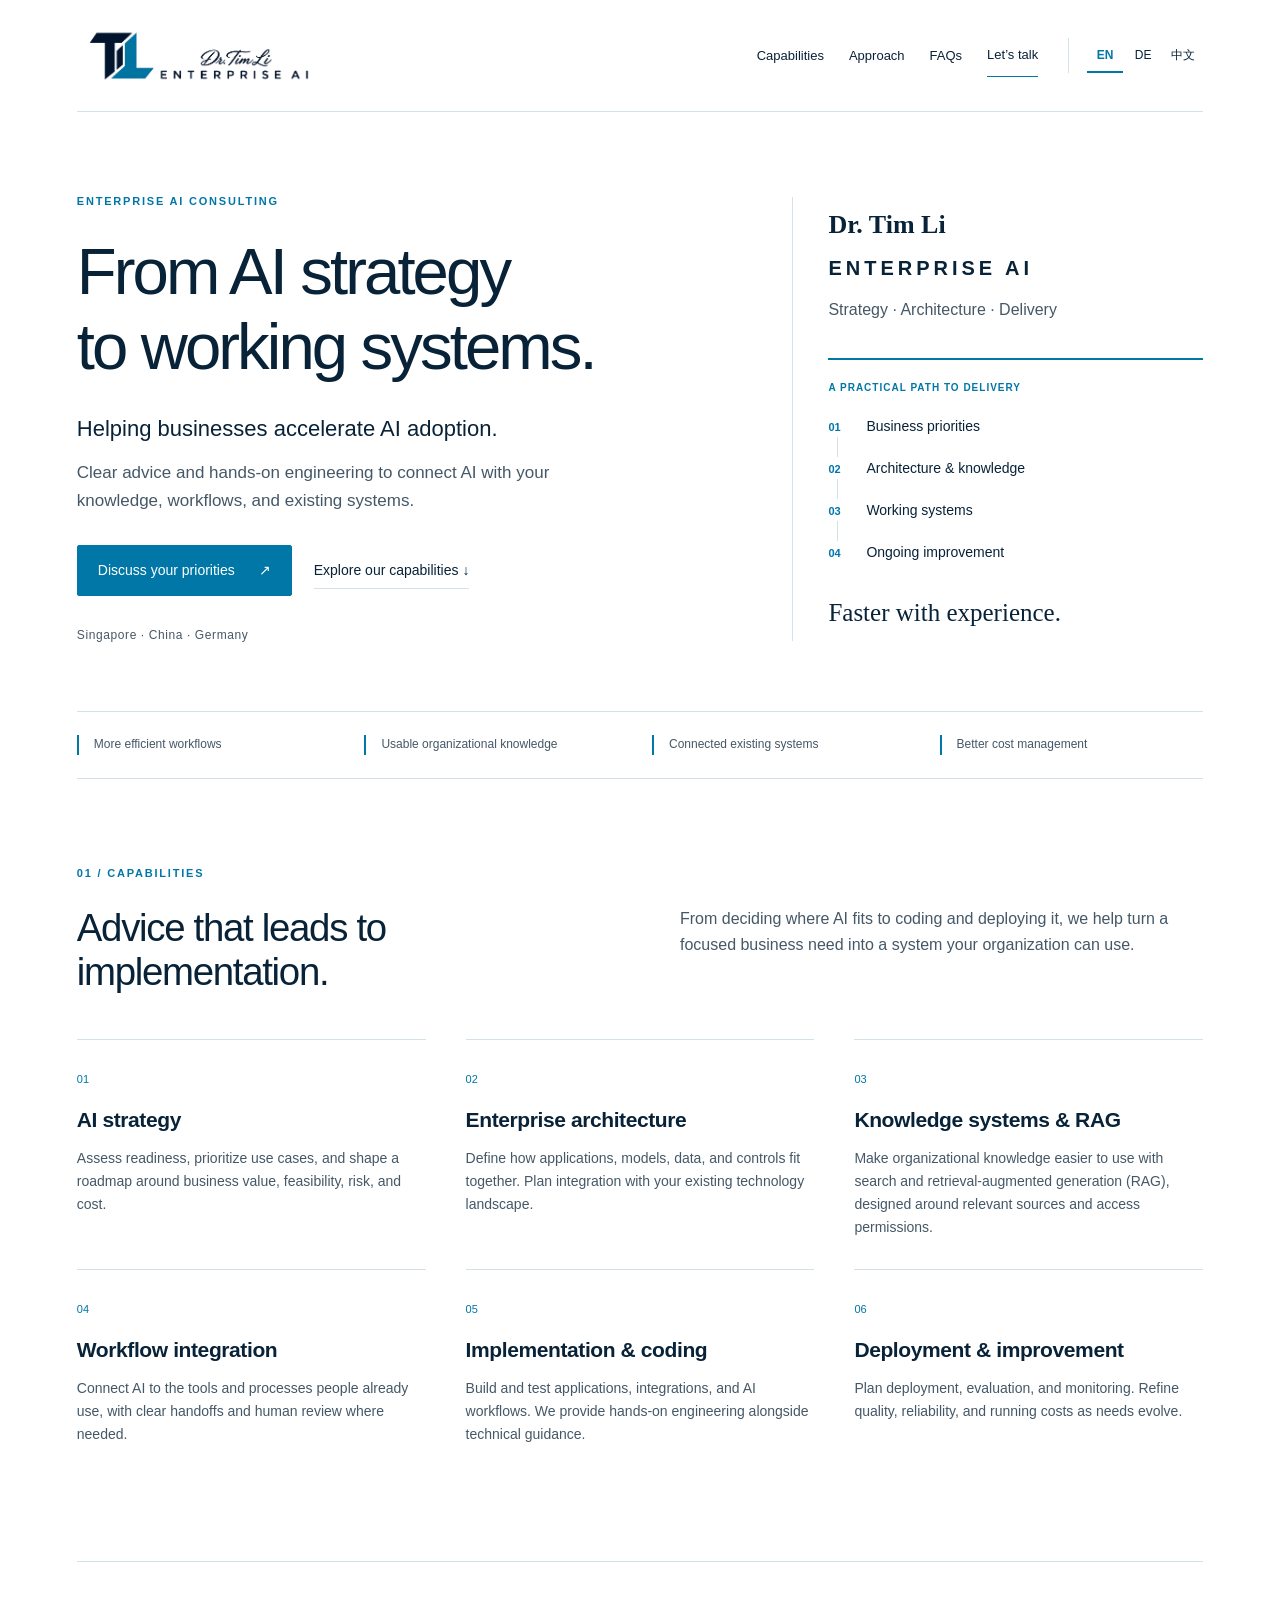
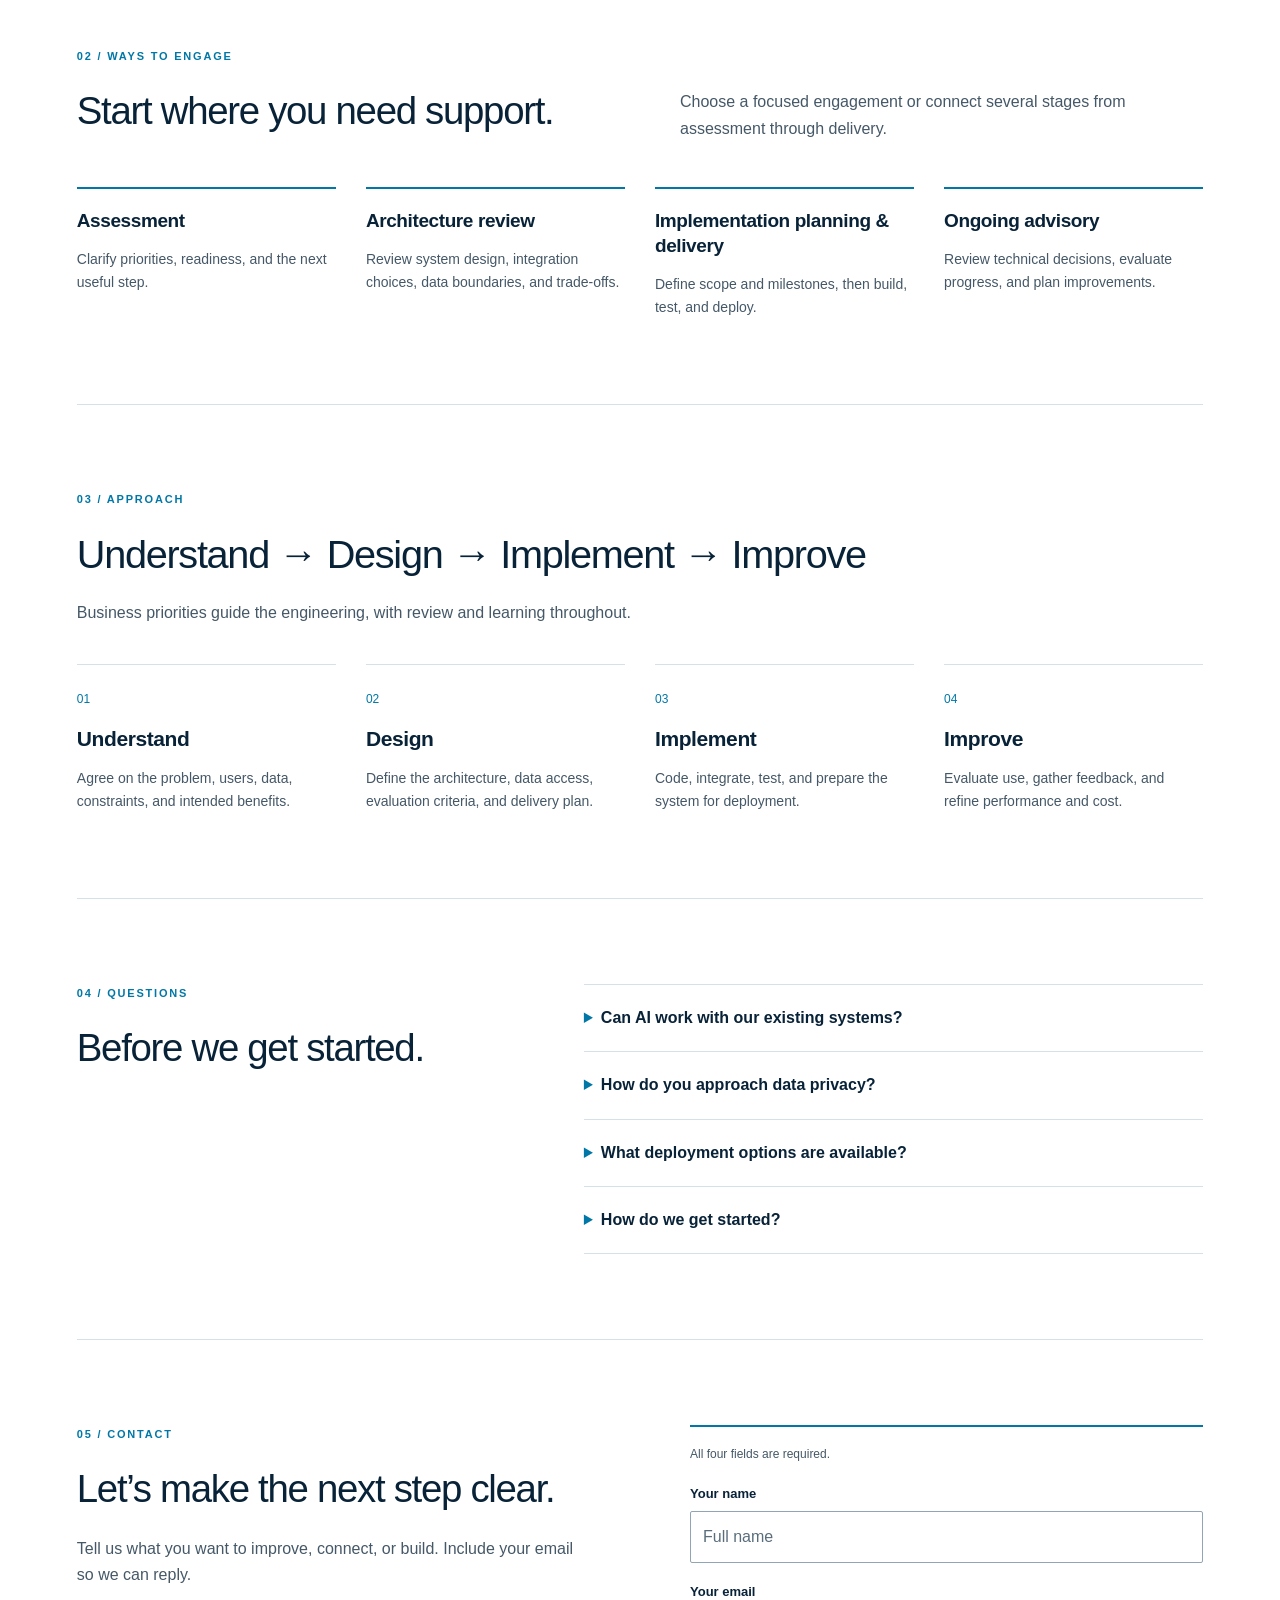
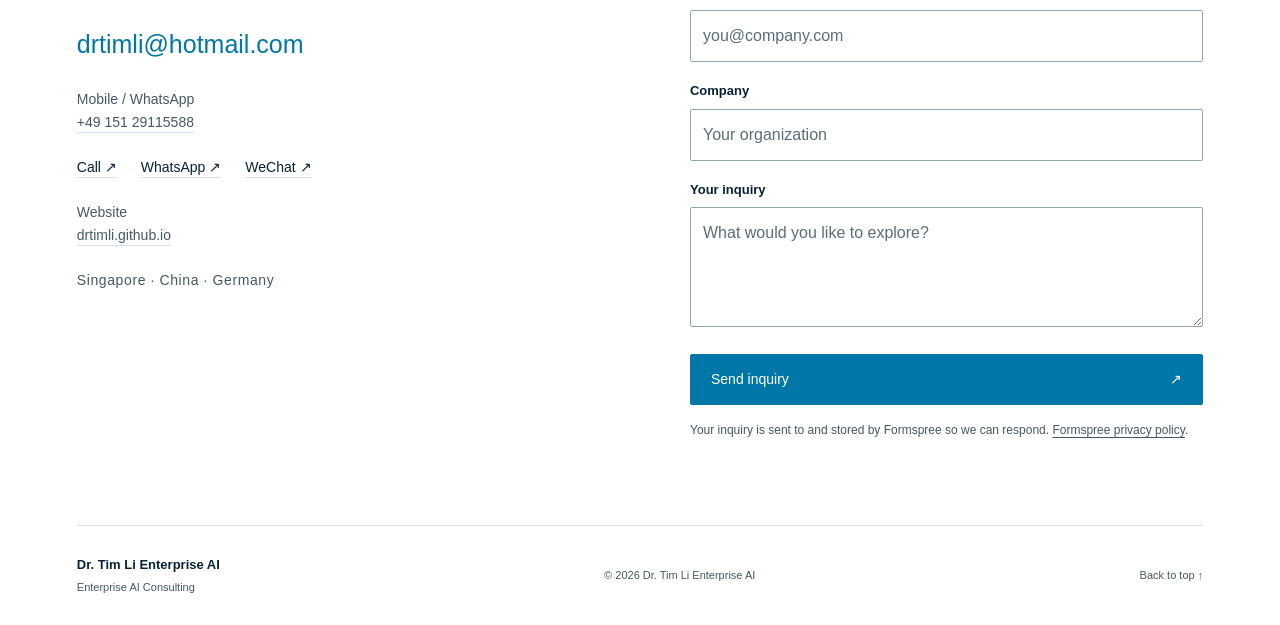
==== connect.html @ 3ed82f96 "Combined QR code for website and wechat" ====
<!doctype html>
<html lang="en">
<head>
  <meta charset="UTF-8">
  <meta name="viewport" content="width=device-width, initial-scale=1">
  <meta name="robots" content="noindex">
  <title>Connect | Dr. Tim Li Enterprise AI</title>
  <link rel="stylesheet" href="assets/site.css?v=connect-20261101">
  <script src="assets/connect.js" defer></script>
  <style>
    .connect-page { max-width: 560px; margin: 35px auto; padding: 0 24px; text-align: center; }
    .connect-page .brand { width: 270px; max-width: 100%; margin: 0 auto 24px; }
    .connect-page h1 { font-size: 32px; letter-spacing: -.5px; margin: 24px 0 15px; }
    .connect-page .languages { justify-content: center; border: 0; padding: 0; }
    .wechat-code { width: 360px; max-width: 100%; margin: 16px auto; }
    .connect-page .actions { justify-content: center; }
    .connect-page .form-note { margin-top: 22px; }
  </style>
</head>
<body>
  <main class="connect-page">
    <a class="brand" href="index.html"><img src="assets/logo.png?v=refined-20261101" width="2172" height="724" alt="Dr. Tim Li Enterprise AI"></a>
    <nav class="languages" aria-label="Language"><a href="?view=wechat&amp;lang=en" lang="en">EN</a><a href="?view=wechat&amp;lang=de" lang="de">DE</a><a href="?view=wechat&amp;lang=zh" lang="zh-Hans">中文</a></nav>
    <h1 id="connect-title">Connect on WeChat</h1>
    <p id="connect-help">In WeChat, press and hold the image and choose the QR recognition option. Otherwise, scan it with WeChat or save it and select it from your album in WeChat’s scanner.</p>
    <img class="wechat-code" src="assets/wechat-contact.jpg" width="888" height="1131" alt="Tim Li’s WeChat contact QR code" id="wechat-image">
    <p id="connect-note" class="form-note">Adding a contact requires your confirmation in WeChat.</p>
    <div class="actions"><a id="connect-website" class="button" href="index.html">Visit the website ↗</a><a id="connect-save" class="text-link" href="assets/wechat-contact.jpg" download="Tim-Li-WeChat.jpg">Save WeChat QR code</a></div>
    <noscript><p>微信内请长按二维码并识别，添加好友仍需确认。<br>Automatic app routing requires JavaScript. Use the website link above to continue.</p></noscript>
  </main>
</body>
</html>
---- assets/site.css ----
:root {
  --navy: #082238;
  --slate: #455867;
  --blue: #0077a6;
  --line: #d4e1e8;
  --white: #fff;
}
* { box-sizing: border-box; }
html { scroll-behavior: smooth; scroll-padding-top: 24px; }
body { margin: 0; background: var(--white); color: var(--navy); font-family: Arial, Helvetica, sans-serif; font-size: 16px; line-height: 1.65; }
a { color: inherit; text-decoration: none; }
a, button, input, textarea, summary { -webkit-tap-highlight-color: transparent; }
a:focus-visible, button:focus-visible, summary:focus-visible, input:focus-visible, textarea:focus-visible { outline: 3px solid var(--blue); outline-offset: 5px; }
a:hover { color: var(--blue); }
button, input, textarea { font: inherit; }
button, summary { cursor: pointer; }
img { max-width: 100%; height: auto; display: block; }
p { margin: 0 0 1em; color: var(--slate); }
h1, h2, h3 { line-height: 1.15; margin: 0; overflow-wrap: break-word; }
h1 { font-size: clamp(44px, 5.1vw, 72px); letter-spacing: -2.9px; font-weight: 500; }
h2 { font-size: clamp(30px, 3vw, 42px); letter-spacing: -1.3px; font-weight: 500; }
h3 { font-size: 21px; font-weight: 600; letter-spacing: -.4px; line-height: 1.3; }
.wrap { width: min(1200px, 88%); margin-inline: auto; }
.skip-link { position: absolute; top: -100px; left: 15px; padding: 12px 20px; background: white; z-index: 10; border: 2px solid var(--blue); }
.skip-link:focus { top: 12px; }
.site-header { display: flex; align-items: center; justify-content: space-between; gap: 32px; min-height: 112px; border-bottom: 1px solid var(--line); }
.brand { display: block; width: 255px; flex-shrink: 0; }
.header-right, .main-nav, .languages { display: flex; align-items: center; }
.header-right { gap: 30px; }
.main-nav { gap: 25px; font-size: 13px; }
.main-nav a { padding-block: 10px; }
.main-nav a:last-child { border-bottom: 1px solid var(--blue); }
.languages { gap: 2px; border-left: 1px solid var(--line); padding-left: 18px; }
.languages a { padding: 8px; font-size: 12px; min-width: 36px; text-align: center; }
.languages a[aria-current="page"] { color: var(--blue); box-shadow: inset 0 -2px var(--blue); font-weight: 700; }
.hero { display: grid; grid-template-columns: 1.55fr 1fr; align-items: center; gap: 7%; padding-block: 80px 65px; }
.eyebrow { font-size: 11px; font-weight: 700; color: var(--blue); text-transform: uppercase; letter-spacing: 1.8px; margin-bottom: 24px; }
.hero h1 { margin-bottom: 30px; }
.hero-intro { font-size: 22px; color: var(--navy); line-height: 1.4; margin-bottom: 14px; }
.hero-description { max-width: 540px; font-size: 17px; }
.actions { display: flex; align-items: center; flex-wrap: wrap; gap: 22px; margin-block: 30px; }
.button { display: inline-flex; align-items: center; justify-content: space-between; gap: 24px; background: var(--blue); color: white; border: 1px solid var(--blue); padding: 14px 20px; font-size: 14px; line-height: 1.5; min-height: 50px; border-radius: 2px; }
.button:hover { background: var(--navy); color: white; border-color: var(--navy); }
.text-link { border-bottom: 1px solid var(--line); font-size: 14px; padding-block: 6px; }
.presence { font-size: 12px; letter-spacing: .6px; margin-bottom: 0; }
.hero-aside { border-left: 1px solid var(--line); padding-left: 35px; padding-block: 12px; }
.brand-name { font-family: Georgia, 'Times New Roman', serif; color: var(--navy); font-size: 26px; font-weight: 700; line-height: 1.2; margin: 0 0 12px; }
.brand-descriptor { color: var(--navy); font-size: 20px; font-weight: 600; letter-spacing: 4px; margin-bottom: 12px; }
.supporting-line { font-size: 16px; margin-bottom: 35px; }
.delivery-diagram { border-top: 2px solid var(--blue); padding-top: 20px; }
.delivery-diagram .eyebrow { letter-spacing: 1px; margin-bottom: 18px; font-size: 10px; }
.delivery-diagram ol { list-style: none; padding: 0; margin: 0; }
.delivery-diagram li { display: flex; align-items: baseline; gap: 18px; font-size: 14px; padding-bottom: 19px; position: relative; }
.delivery-diagram li:not(:last-child)::before { content: ''; position: absolute; width: 1px; background: var(--line); top: 22px; bottom: 0; left: 9px; }
.delivery-diagram li span { color: var(--blue); font-size: 11px; font-weight: 700; min-width: 20px; }
.faster { font-family: Georgia, 'Times New Roman', serif; color: var(--navy); font-size: 25px; line-height: 1.3; margin: 14px 0 0; }
.benefits ul { border-block: 1px solid var(--line); list-style: none; padding: 23px 0; margin: 0; display: grid; grid-template-columns: repeat(4,1fr); gap: 24px; }
.benefits li { font-size: 12px; color: var(--slate); padding-left: 15px; border-left: 2px solid var(--blue); }
.section { padding-block: 85px; }
.section-heading { display: grid; grid-template-columns: 1fr 1fr; gap: 80px; margin-bottom: 45px; }
.section-heading p { margin: 0; }
.capabilities { display: grid; grid-template-columns: repeat(3,1fr); column-gap: 40px; }
.capability { border-top: 1px solid var(--line); padding-block: 25px 30px; }
.item-number { color: var(--blue); font-size: 11px; }
.capability h3 { margin: 14px 0; }
.capability p, .engagements p, .steps p { font-size: 14px; margin-bottom: 0; }
.engagement-section { border-block: 1px solid var(--line); }
.engagements { display: grid; grid-template-columns: repeat(4,1fr); gap: 30px; }
.engagements article { border-top: 2px solid var(--blue); padding-top: 20px; }
.engagements h3 { font-size: 19px; margin-bottom: 14px; }
.approach-heading { font-size: clamp(28px, 3.1vw, 42px); max-width: 1080px; }
.section-intro { margin: 22px 0 38px; }
.steps { list-style: none; padding: 0; margin: 0; display: grid; grid-template-columns: repeat(4,1fr); gap: 30px; }
.steps li { border-top: 1px solid var(--line); padding-top: 20px; }
.step-number { color: var(--blue); font-size: 12px; }
.steps h3 { margin-block: 14px; }
.faq-section { border-block: 1px solid var(--line); display: grid; grid-template-columns: 1fr 1.45fr; gap: 80px; }
.faqs details { border-bottom: 1px solid var(--line); }
.faqs details:first-child { border-top: 1px solid var(--line); }
.faqs summary { padding: 20px 30px 20px 0; font-size: 16px; font-weight: 600; }
.faqs summary::marker { color: var(--blue); }
.faqs p { font-size: 14px; padding: 0 18px 10px; }
.contact-section { display: grid; grid-template-columns: 1fr 1fr; gap: 100px; }
.contact-copy h2 { margin-bottom: 24px; }
.contact-details { margin-top: 36px; }
.contact-email { font-size: clamp(19px, 2vw, 25px); color: var(--blue); overflow-wrap: anywhere; }
.contact-details > p { font-size: 14px; margin-block: 22px; }
.contact-details a:not(.contact-email), .contact-links a { text-decoration: underline; text-decoration-color: var(--line); text-underline-offset: 5px; }
.contact-links { display: flex; flex-wrap: wrap; gap: 24px; font-size: 14px; }
form { border-top: 2px solid var(--blue); padding-top: 18px; min-width: 0; }
.field { margin-bottom: 18px; }
.field-error { color: #a12828; font-size: 13px; line-height: 1.5; margin: 7px 0 0; }
input[aria-invalid="true"], textarea[aria-invalid="true"] { border: 2px solid #a12828; }
label { display: block; font-size: 13px; font-weight: 600; margin-bottom: 7px; }
input, textarea { width: 100%; border: 1px solid #91a6b4; border-radius: 2px; background: white; color: var(--navy); padding: 12px; font-size: 16px; }
textarea { min-height: 120px; resize: vertical; }
input::placeholder, textarea::placeholder { color: #596d7b; opacity: 1; }
.form-note { font-size: 12px; line-height: 1.6; margin-bottom: 18px; }
#privacy-note { margin: 16px 0 0; }
.form-note a { text-decoration: underline; text-underline-offset: 3px; }
form .button { width: 100%; }
button:disabled { opacity: .65; cursor: wait; }
#status { font-size: 14px; color: var(--navy); margin-top: 12px; }
#status:empty { margin: 0; }
.site-footer { display: flex; align-items: center; justify-content: space-between; gap: 28px; border-top: 1px solid var(--line); padding-block: 28px; font-size: 11px; color: var(--slate); }
.site-footer strong { color: var(--navy); font-size: 13px; }
.site-footer p { font-size: 11px; margin: 3px 0 0; }
html[lang="de"] h1 { font-size: clamp(40px, 4.2vw, 59px); letter-spacing: -2px; }
html[lang="zh-Hans"] h1 { line-height: 1.25; letter-spacing: -1px; }
html[lang="zh-Hans"] h2 { line-height: 1.35; letter-spacing: 0; }
@media (min-width: 1500px) { .hero { padding-block: 100px 85px; } }
@media (max-width: 1100px) {
  .brand { width: 210px; }
  .site-header { gap: 22px; }
  .header-right { gap: 18px; }
  .main-nav { gap: 15px; }
  .languages { padding-left: 10px; }
  .hero { gap: 5%; }
  .hero-aside { padding-left: 25px; }
  .contact-section { gap: 60px; }
  .section-heading, .faq-section { gap: 50px; }
}
@media (max-width: 850px) {
  .site-header { flex-wrap: wrap; padding-block: 18px; gap: 16px; }
  .brand { width: 230px; }
  .header-right { flex: 1 1 100%; justify-content: space-between; }
  .main-nav { gap: 24px; }
  .hero { grid-template-columns: 1.4fr 1fr; padding-block: 55px; }
  h1 { font-size: 47px; letter-spacing: -2px; }
  html[lang="de"] h1 { font-size: 40px; }
  .brand-name { font-size: 24px; }
  .hero-intro { font-size: 20px; }
  .hero-description { font-size: 16px; }
  .hero-aside { padding-left: 20px; }
  .brand-descriptor { font-size: 18px; letter-spacing: 3px; }
  .supporting-line { font-size: 14px; }
  .faster { font-size: 22px; }
  .benefits ul { grid-template-columns: repeat(2,1fr); gap: 20px; }
  .section { padding-block: 60px; }
  .capabilities { grid-template-columns: repeat(2,1fr); gap: 0 30px; }
  .engagements, .steps { grid-template-columns: repeat(2,1fr); gap: 35px; }
  .section-heading { gap: 30px; }
  .faq-section, .contact-section { gap: 35px; }
}
@media (max-width: 620px) {
  .wrap { width: 88%; }
  .site-header { gap: 10px; }
  .brand { width: 220px; }
  .header-right { flex-wrap: wrap; gap: 12px; }
  .main-nav { order: 2; flex: 1 1 100%; justify-content: space-between; gap: 10px; font-size: 12px; }
  .languages { margin-left: auto; border-left: 0; padding: 0; }
  .hero { grid-template-columns: 1fr; gap: 40px; padding-block: 45px; }
  h1 { font-size: clamp(39px, 9.5vw, 55px); letter-spacing: -1.8px; }
  html[lang="de"] h1 { font-size: clamp(35px, 8.7vw, 48px); letter-spacing: -1.5px; }
  .hero h1 { margin-bottom: 24px; }
  .eyebrow { font-size: 10px; margin-bottom: 20px; }
  .hero-aside { border-left: 0; border-top: 1px solid var(--line); padding: 30px 0 0; }
  .brand-name { font-size: 24px; }
  .supporting-line { margin-bottom: 25px; }
  .delivery-diagram ol { display: grid; grid-template-columns: 1fr 1fr; gap: 10px 20px; }
  .delivery-diagram li { font-size: 12px; padding-bottom: 10px; gap: 10px; }
  .delivery-diagram li:not(:last-child)::before { display: none; }
  .faster { font-size: 26px; margin-top: 20px; }
  .section-heading, .faq-section, .contact-section { grid-template-columns: 1fr; gap: 25px; }
  .section-heading { margin-bottom: 30px; }
  .capabilities { grid-template-columns: 1fr; }
  .capability { padding-block: 22px; }
  .engagements, .steps { gap: 25px 22px; }
  .engagements h3, .steps h3 { font-size: 18px; }
  .section { padding-block: 45px; }
  .contact-section { gap: 35px; }
  .contact-details { margin-top: 28px; }
  .site-footer { align-items: flex-start; flex-direction: column; gap: 15px; }
}
@media (max-width: 360px) {
  .engagements, .steps, .delivery-diagram ol { grid-template-columns: 1fr; }
  .actions { align-items: flex-start; flex-direction: column; gap: 15px; }
}
@media (prefers-reduced-motion: reduce) { html { scroll-behavior: auto; } }
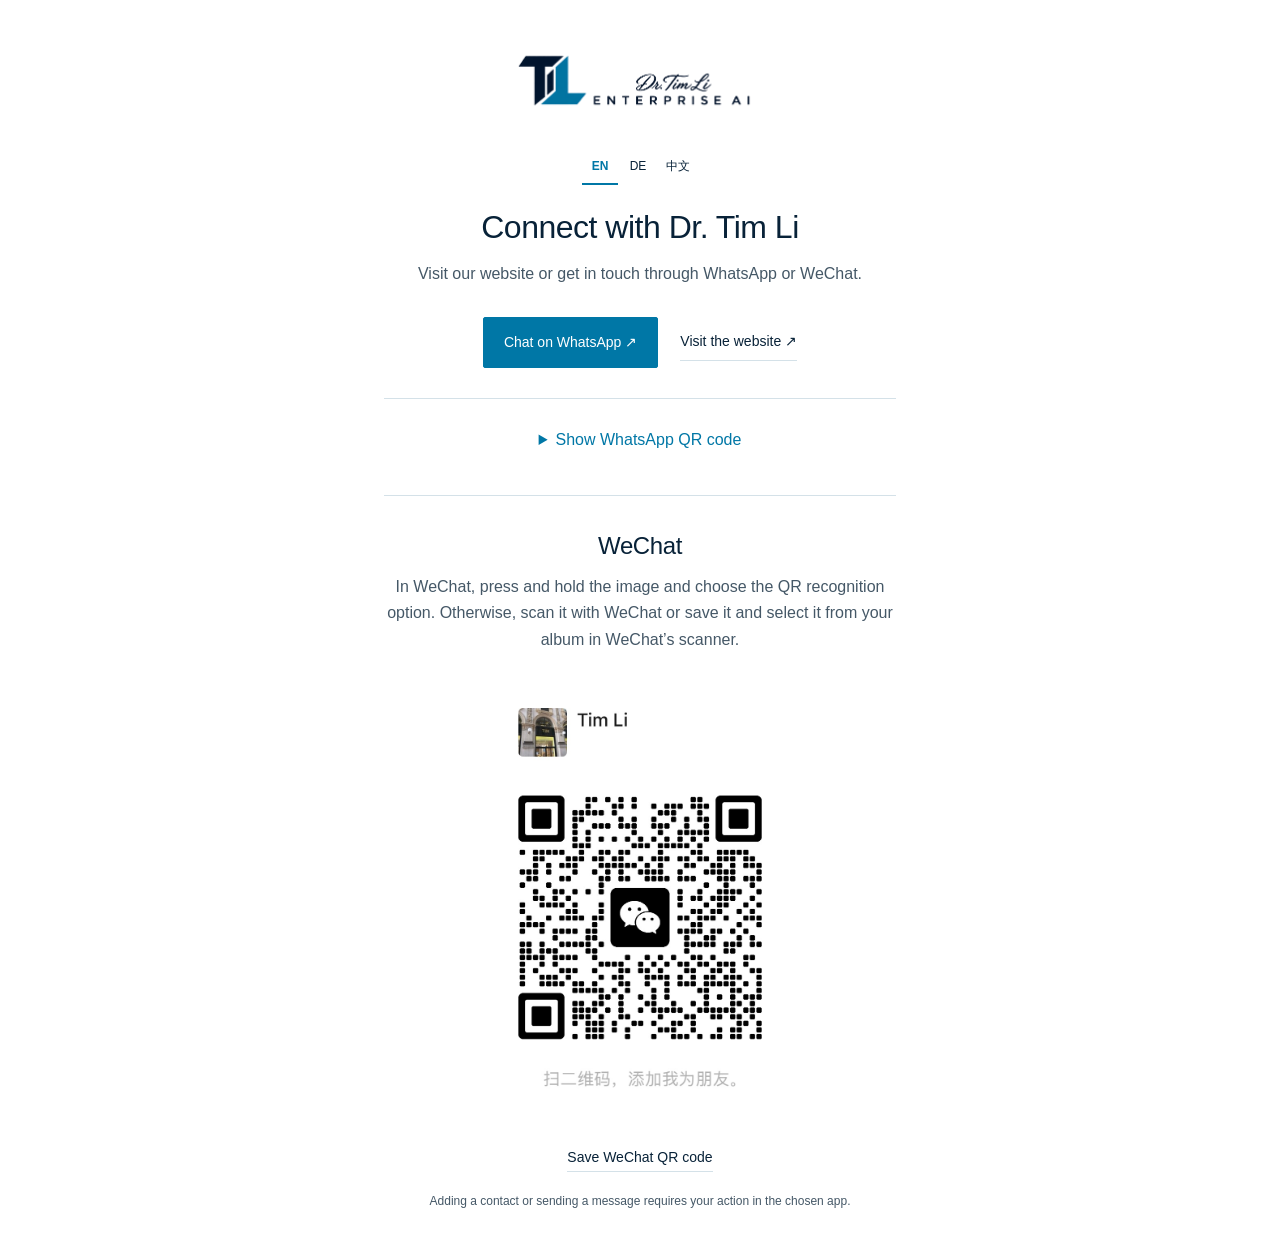
==== commit b67f1da6: "Combined QR code for whatsapp" ====
--- a/connect.html
+++ b/connect.html
@@ -6,27 +6,43 @@
   <meta name="robots" content="noindex">
   <title>Connect | Dr. Tim Li Enterprise AI</title>
   <link rel="stylesheet" href="assets/site.css?v=connect-20261101">
-  <script src="assets/connect.js" defer></script>
+  <script src="assets/connect.js?v=scanner-20261102" defer></script>
   <style>
+    [hidden] { display: none !important; }
     .connect-page { max-width: 560px; margin: 35px auto; padding: 0 24px; text-align: center; }
     .connect-page .brand { width: 270px; max-width: 100%; margin: 0 auto 24px; }
     .connect-page h1 { font-size: 32px; letter-spacing: -.5px; margin: 24px 0 15px; }
+    .connect-page h2 { font-size: 24px; letter-spacing: -.4px; margin: 20px 0 14px; }
     .connect-page .languages { justify-content: center; border: 0; padding: 0; }
     .wechat-code { width: 360px; max-width: 100%; margin: 16px auto; }
+    .whatsapp-code { width: 280px; max-width: 100%; margin: 16px auto; }
     .connect-page .actions { justify-content: center; }
     .connect-page .form-note { margin-top: 22px; }
+    .contact-option { border-top: 1px solid var(--line); padding-top: 16px; margin-top: 30px; }
+    .contact-option summary { color: var(--blue); padding: 12px 0; }
   </style>
 </head>
 <body>
   <main class="connect-page">
     <a class="brand" href="index.html"><img src="assets/logo.png?v=refined-20261101" width="2172" height="724" alt="Dr. Tim Li Enterprise AI"></a>
-    <nav class="languages" aria-label="Language"><a href="?view=wechat&amp;lang=en" lang="en">EN</a><a href="?view=wechat&amp;lang=de" lang="de">DE</a><a href="?view=wechat&amp;lang=zh" lang="zh-Hans">中文</a></nav>
-    <h1 id="connect-title">Connect on WeChat</h1>
-    <p id="connect-help">In WeChat, press and hold the image and choose the QR recognition option. Otherwise, scan it with WeChat or save it and select it from your album in WeChat’s scanner.</p>
-    <img class="wechat-code" src="assets/wechat-contact.jpg" width="888" height="1131" alt="Tim Li’s WeChat contact QR code" id="wechat-image">
-    <p id="connect-note" class="form-note">Adding a contact requires your confirmation in WeChat.</p>
-    <div class="actions"><a id="connect-website" class="button" href="index.html">Visit the website ↗</a><a id="connect-save" class="text-link" href="assets/wechat-contact.jpg" download="Tim-Li-WeChat.jpg">Save WeChat QR code</a></div>
-    <noscript><p>微信内请长按二维码并识别，添加好友仍需确认。<br>Automatic app routing requires JavaScript. Use the website link above to continue.</p></noscript>
+    <nav class="languages" aria-label="Language"><a href="?view=contacts&amp;lang=en" lang="en">EN</a><a href="?view=contacts&amp;lang=de" lang="de">DE</a><a href="?view=contacts&amp;lang=zh" lang="zh-Hans">中文</a></nav>
+    <h1 id="connect-title">Connect with Dr. Tim Li</h1>
+    <p id="connect-intro">Visit our website or get in touch through WhatsApp or WeChat.</p>
+    <div class="actions"><a id="connect-whatsapp" class="button" href="https://wa.me/qr/KZ5XFY6Q5C63J1?s=r">Chat on WhatsApp ↗</a><a id="connect-website" class="text-link" href="index.html">Visit the website ↗</a></div>
+    <details id="whatsapp-option" class="contact-option">
+      <summary id="connect-whatsapp-summary">Show WhatsApp QR code</summary>
+      <p id="connect-whatsapp-help">Scan this code with WhatsApp, or use the WhatsApp button above on this phone.</p>
+      <img class="whatsapp-code" src="assets/whatsapp-contact-qr.png" width="624" height="624" alt="Dr. Tim Li’s WhatsApp contact QR code" id="whatsapp-image">
+      <a id="connect-whatsapp-save" class="text-link" href="assets/whatsapp-contact-qr.png" download="Tim-Li-WhatsApp.png">Save WhatsApp QR code</a>
+    </details>
+    <section id="wechat-option" class="contact-option" aria-labelledby="connect-wechat-heading">
+      <h2 id="connect-wechat-heading">WeChat</h2>
+      <p id="connect-help">In WeChat, press and hold the image and choose the QR recognition option. Otherwise, scan it with WeChat or save it and select it from your album in WeChat’s scanner.</p>
+      <img class="wechat-code" src="assets/wechat-contact.jpg" width="888" height="1131" alt="Tim Li’s WeChat contact QR code" id="wechat-image">
+      <a id="connect-save" class="text-link" href="assets/wechat-contact.jpg" download="Tim-Li-WeChat.jpg">Save WeChat QR code</a>
+    </section>
+    <p id="connect-note" class="form-note">Adding a contact or sending a message requires your action in the chosen app.</p>
+    <noscript><p>微信内请长按二维码并识别，添加好友仍需确认。<br>Automatic app routing requires JavaScript. The contact options above remain available.</p></noscript>
   </main>
 </body>
 </html>
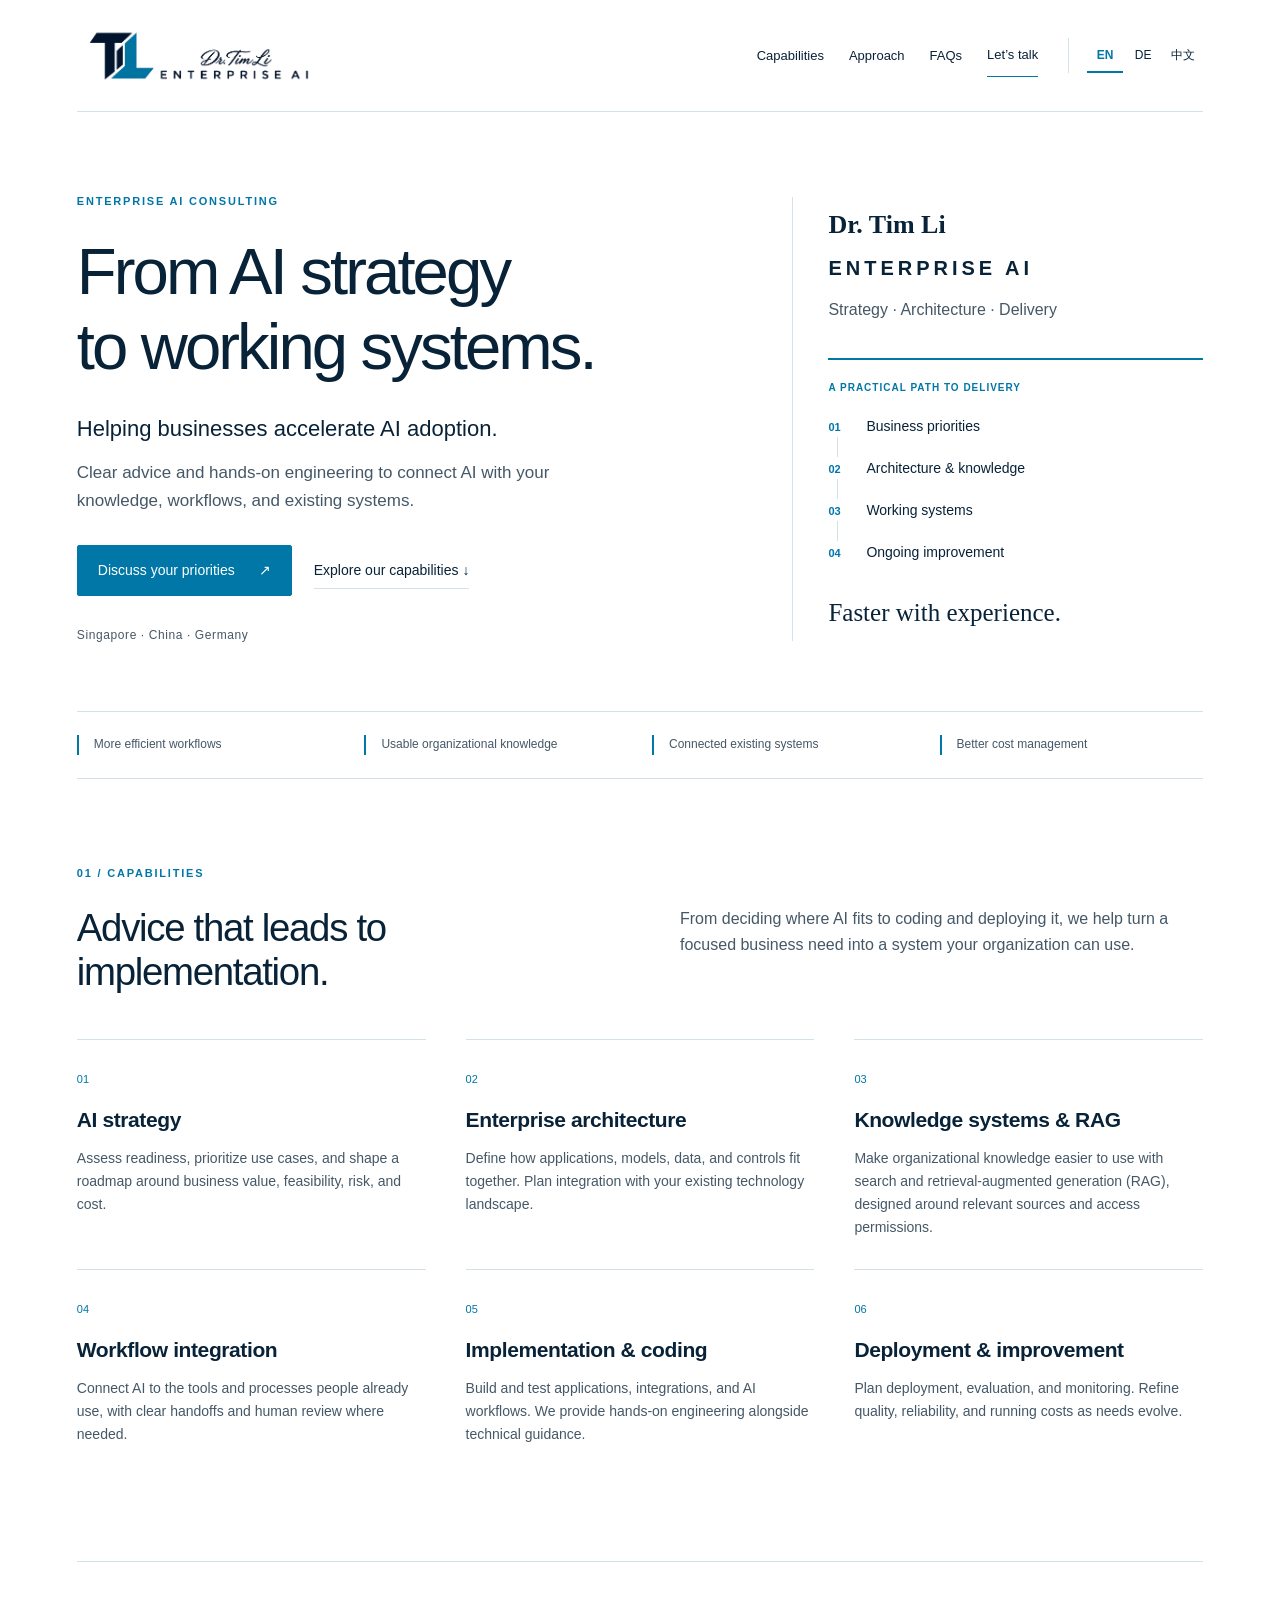
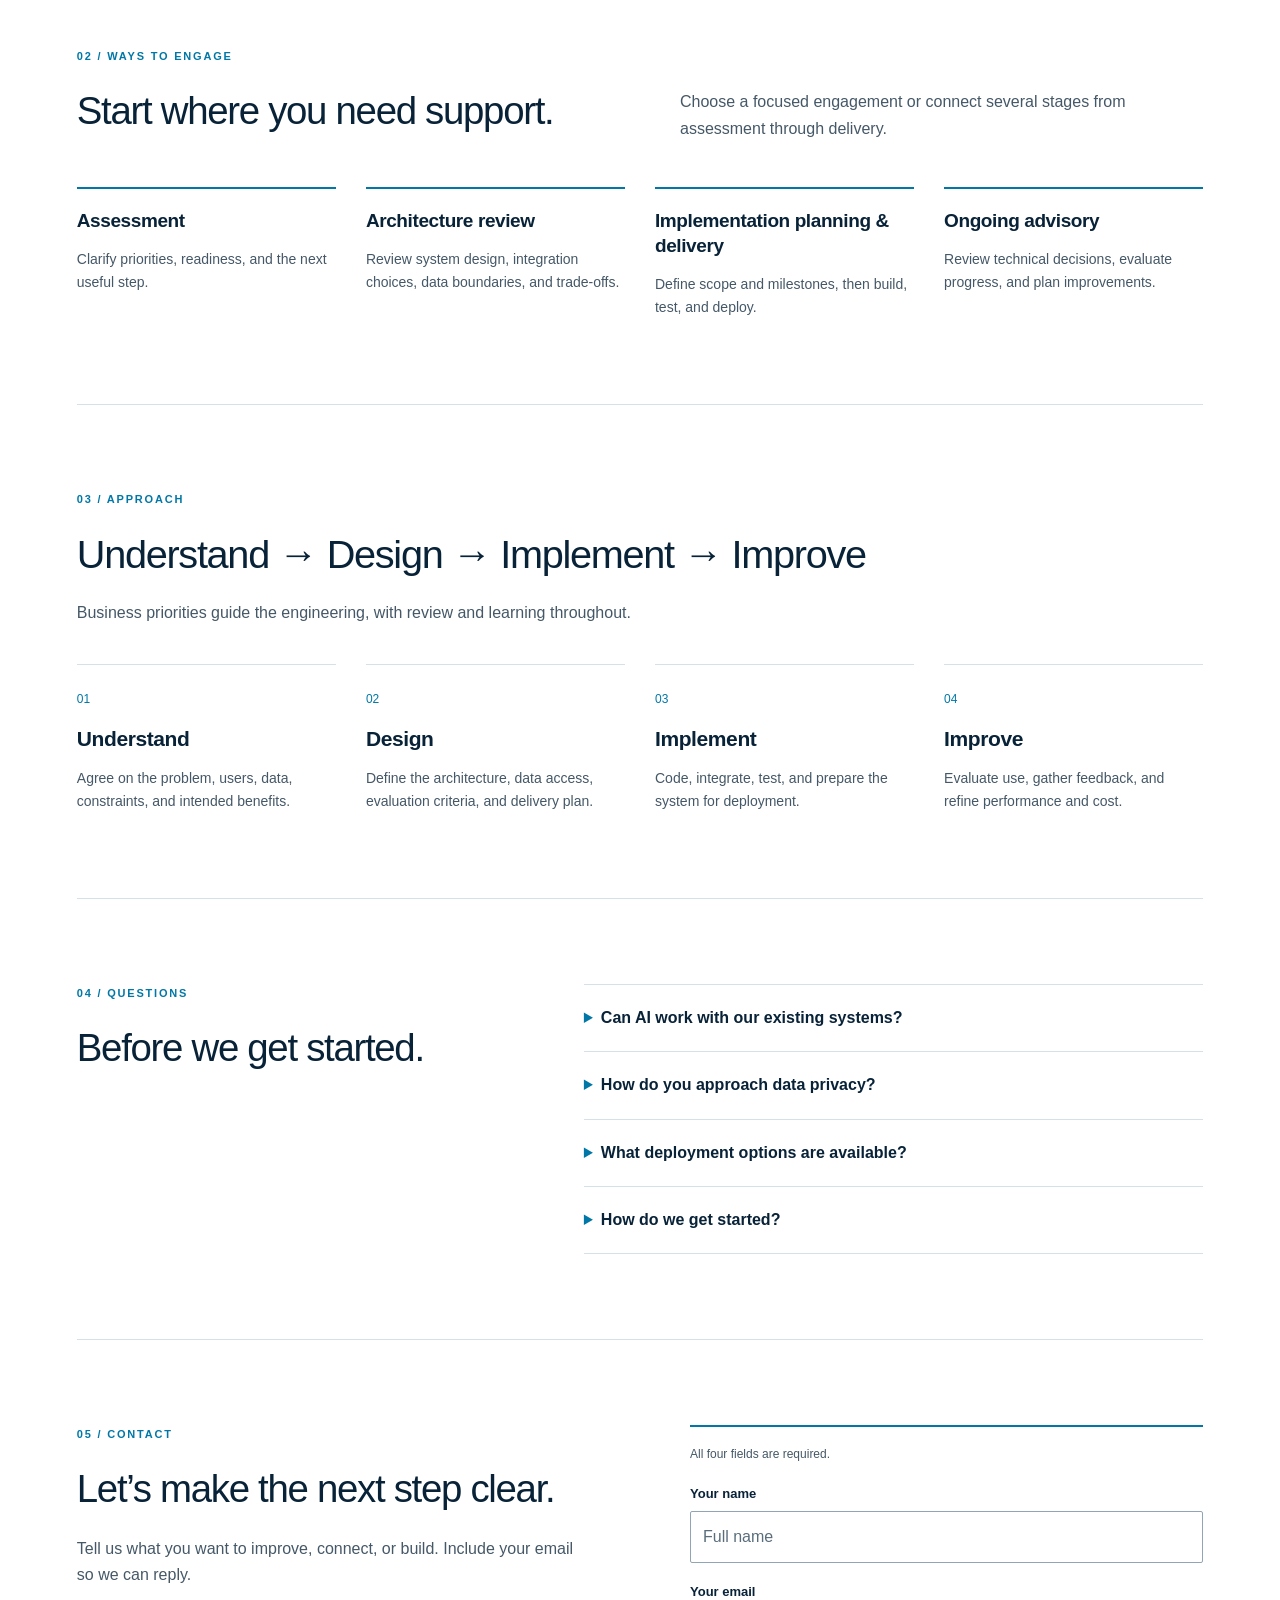
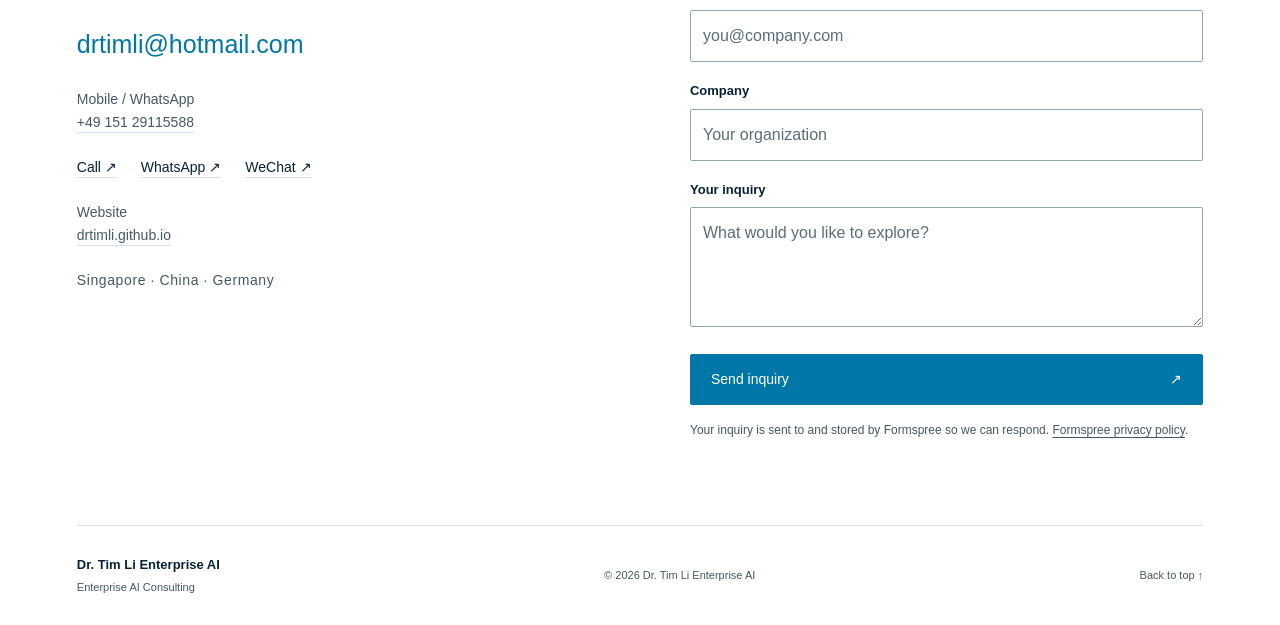
==== commit a4402398: "Revert "Combined QR code for whatsapp" This reverts commit b67f1da6c1639364994f1cfc53dbb2e20194d2af." ====
--- a/connect.html
+++ b/connect.html
@@ -6,43 +6,27 @@
   <meta name="robots" content="noindex">
   <title>Connect | Dr. Tim Li Enterprise AI</title>
   <link rel="stylesheet" href="assets/site.css?v=connect-20261101">
-  <script src="assets/connect.js?v=scanner-20261102" defer></script>
+  <script src="assets/connect.js" defer></script>
   <style>
-    [hidden] { display: none !important; }
     .connect-page { max-width: 560px; margin: 35px auto; padding: 0 24px; text-align: center; }
     .connect-page .brand { width: 270px; max-width: 100%; margin: 0 auto 24px; }
     .connect-page h1 { font-size: 32px; letter-spacing: -.5px; margin: 24px 0 15px; }
-    .connect-page h2 { font-size: 24px; letter-spacing: -.4px; margin: 20px 0 14px; }
     .connect-page .languages { justify-content: center; border: 0; padding: 0; }
     .wechat-code { width: 360px; max-width: 100%; margin: 16px auto; }
-    .whatsapp-code { width: 280px; max-width: 100%; margin: 16px auto; }
     .connect-page .actions { justify-content: center; }
     .connect-page .form-note { margin-top: 22px; }
-    .contact-option { border-top: 1px solid var(--line); padding-top: 16px; margin-top: 30px; }
-    .contact-option summary { color: var(--blue); padding: 12px 0; }
   </style>
 </head>
 <body>
   <main class="connect-page">
     <a class="brand" href="index.html"><img src="assets/logo.png?v=refined-20261101" width="2172" height="724" alt="Dr. Tim Li Enterprise AI"></a>
-    <nav class="languages" aria-label="Language"><a href="?view=contacts&amp;lang=en" lang="en">EN</a><a href="?view=contacts&amp;lang=de" lang="de">DE</a><a href="?view=contacts&amp;lang=zh" lang="zh-Hans">中文</a></nav>
-    <h1 id="connect-title">Connect with Dr. Tim Li</h1>
-    <p id="connect-intro">Visit our website or get in touch through WhatsApp or WeChat.</p>
-    <div class="actions"><a id="connect-whatsapp" class="button" href="https://wa.me/qr/KZ5XFY6Q5C63J1?s=r">Chat on WhatsApp ↗</a><a id="connect-website" class="text-link" href="index.html">Visit the website ↗</a></div>
-    <details id="whatsapp-option" class="contact-option">
-      <summary id="connect-whatsapp-summary">Show WhatsApp QR code</summary>
-      <p id="connect-whatsapp-help">Scan this code with WhatsApp, or use the WhatsApp button above on this phone.</p>
-      <img class="whatsapp-code" src="assets/whatsapp-contact-qr.png" width="624" height="624" alt="Dr. Tim Li’s WhatsApp contact QR code" id="whatsapp-image">
-      <a id="connect-whatsapp-save" class="text-link" href="assets/whatsapp-contact-qr.png" download="Tim-Li-WhatsApp.png">Save WhatsApp QR code</a>
-    </details>
-    <section id="wechat-option" class="contact-option" aria-labelledby="connect-wechat-heading">
-      <h2 id="connect-wechat-heading">WeChat</h2>
-      <p id="connect-help">In WeChat, press and hold the image and choose the QR recognition option. Otherwise, scan it with WeChat or save it and select it from your album in WeChat’s scanner.</p>
-      <img class="wechat-code" src="assets/wechat-contact.jpg" width="888" height="1131" alt="Tim Li’s WeChat contact QR code" id="wechat-image">
-      <a id="connect-save" class="text-link" href="assets/wechat-contact.jpg" download="Tim-Li-WeChat.jpg">Save WeChat QR code</a>
-    </section>
-    <p id="connect-note" class="form-note">Adding a contact or sending a message requires your action in the chosen app.</p>
-    <noscript><p>微信内请长按二维码并识别，添加好友仍需确认。<br>Automatic app routing requires JavaScript. The contact options above remain available.</p></noscript>
+    <nav class="languages" aria-label="Language"><a href="?view=wechat&amp;lang=en" lang="en">EN</a><a href="?view=wechat&amp;lang=de" lang="de">DE</a><a href="?view=wechat&amp;lang=zh" lang="zh-Hans">中文</a></nav>
+    <h1 id="connect-title">Connect on WeChat</h1>
+    <p id="connect-help">In WeChat, press and hold the image and choose the QR recognition option. Otherwise, scan it with WeChat or save it and select it from your album in WeChat’s scanner.</p>
+    <img class="wechat-code" src="assets/wechat-contact.jpg" width="888" height="1131" alt="Tim Li’s WeChat contact QR code" id="wechat-image">
+    <p id="connect-note" class="form-note">Adding a contact requires your confirmation in WeChat.</p>
+    <div class="actions"><a id="connect-website" class="button" href="index.html">Visit the website ↗</a><a id="connect-save" class="text-link" href="assets/wechat-contact.jpg" download="Tim-Li-WeChat.jpg">Save WeChat QR code</a></div>
+    <noscript><p>微信内请长按二维码并识别，添加好友仍需确认。<br>Automatic app routing requires JavaScript. Use the website link above to continue.</p></noscript>
   </main>
 </body>
 </html>
